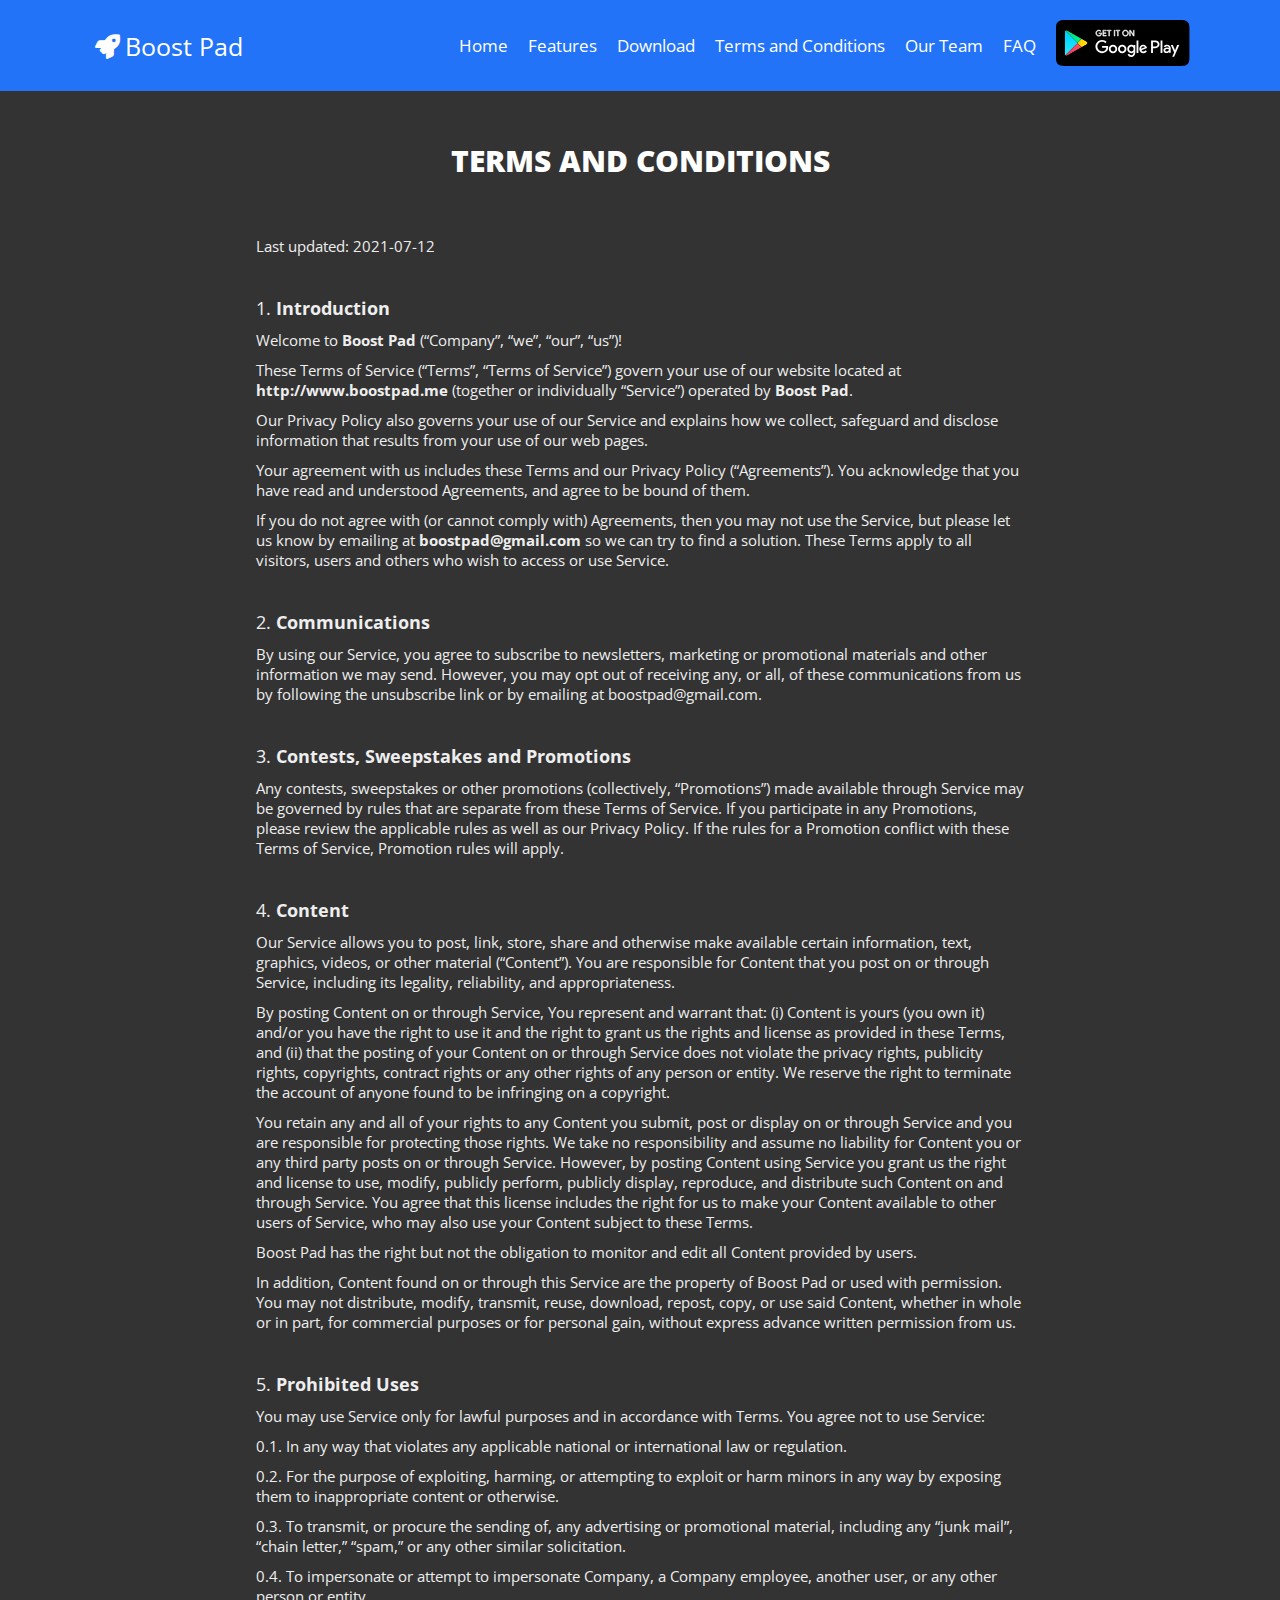
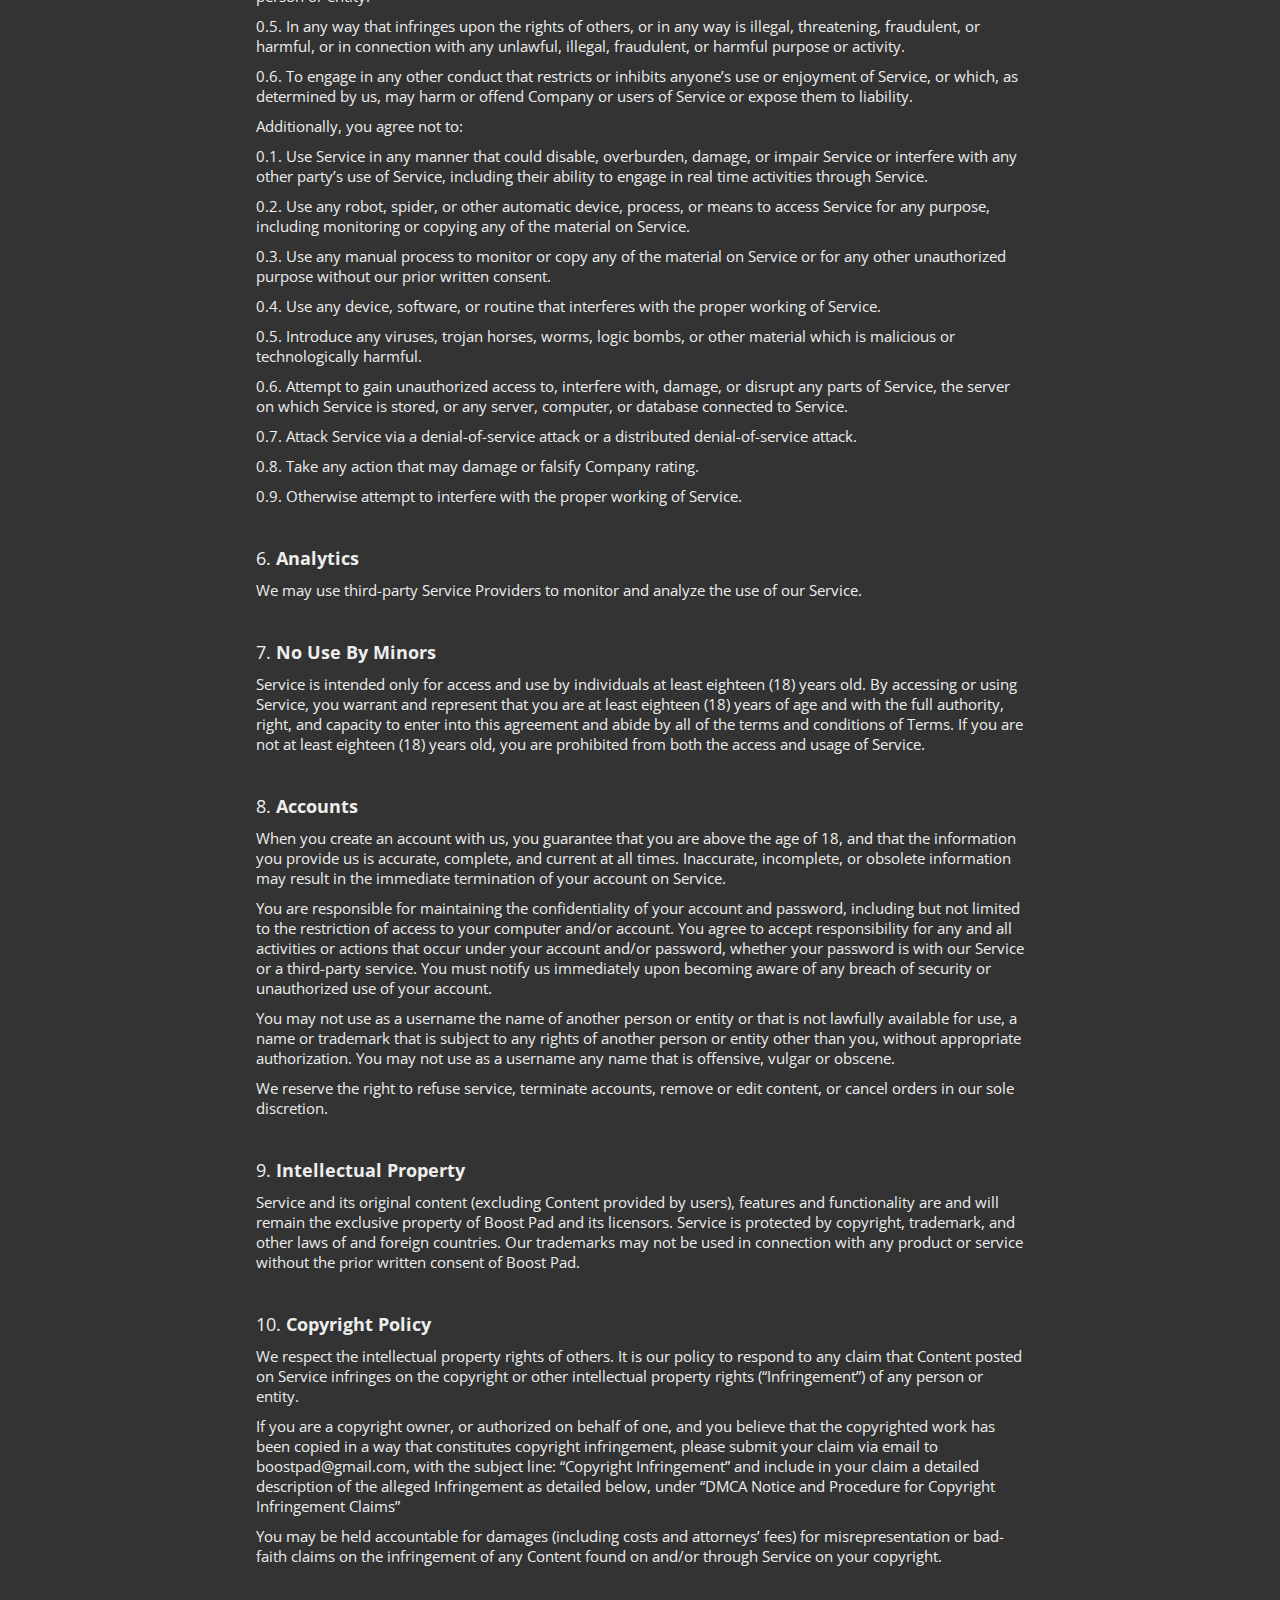
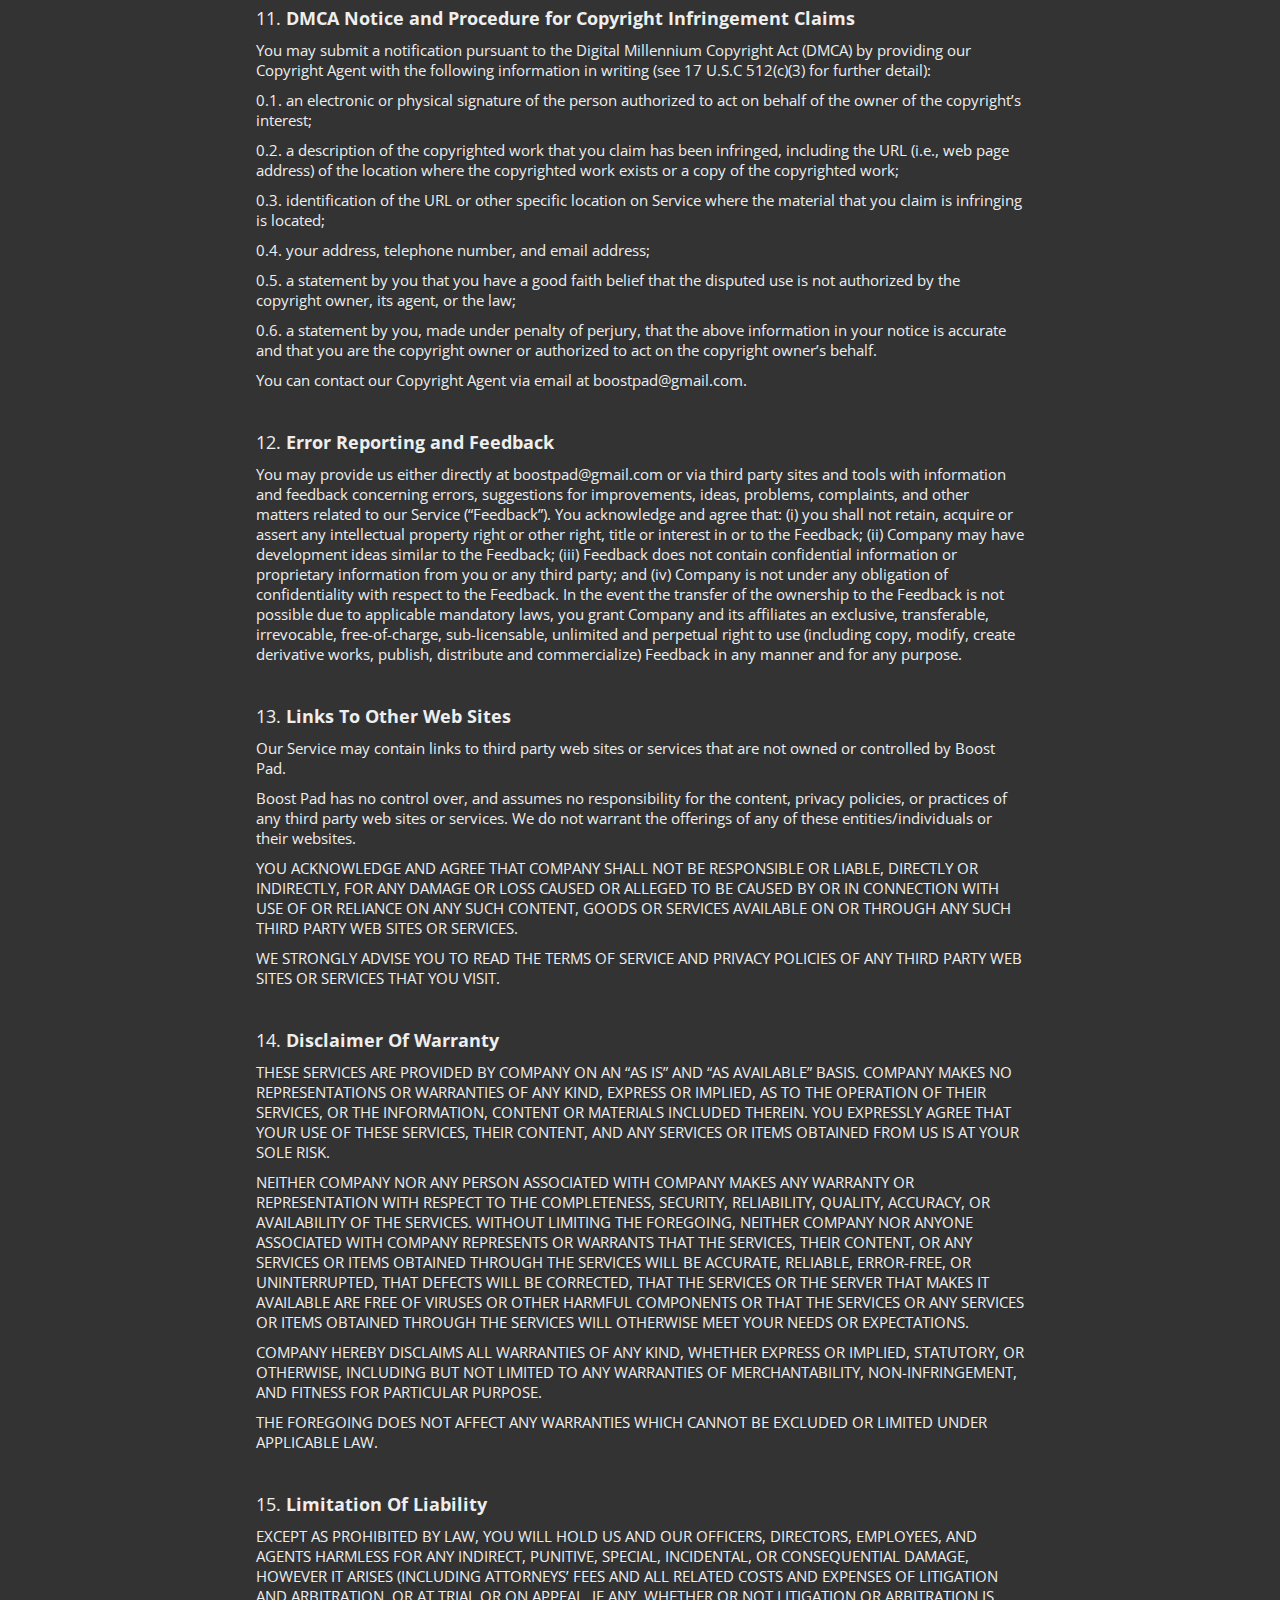
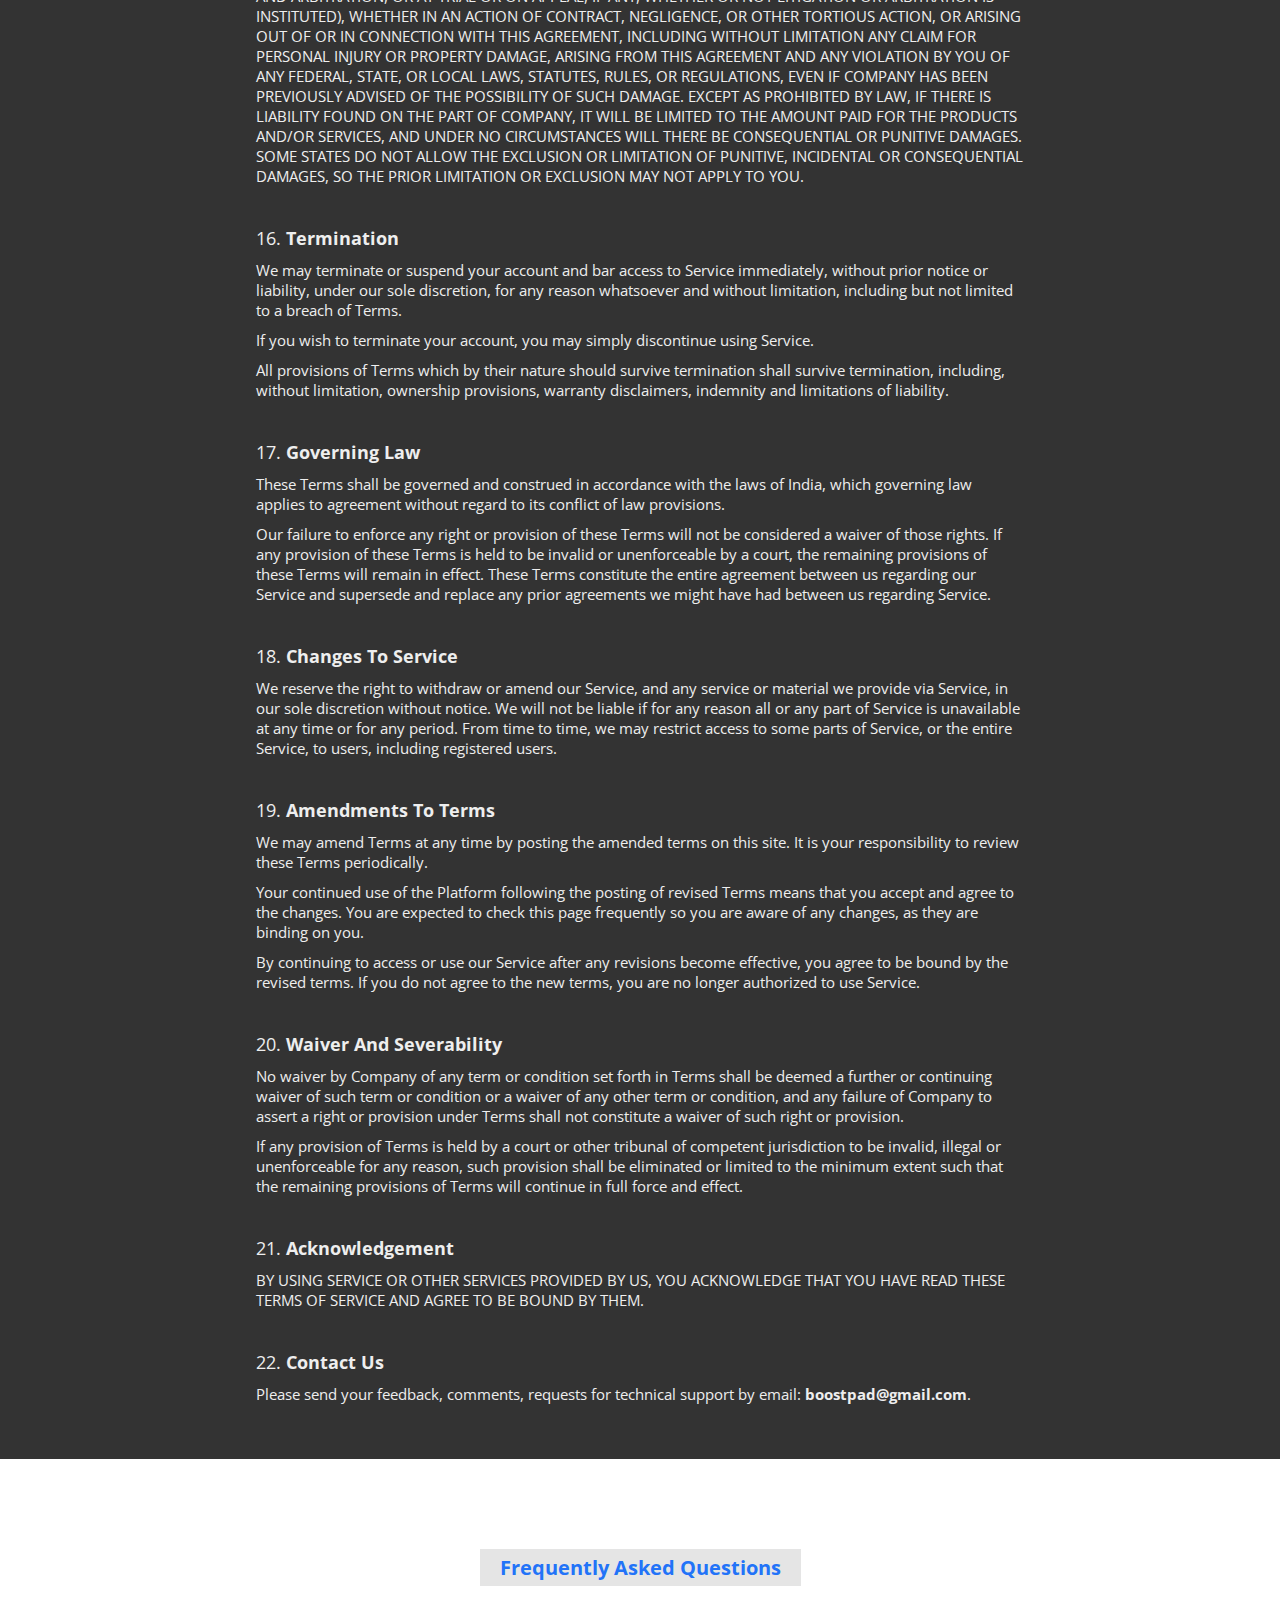
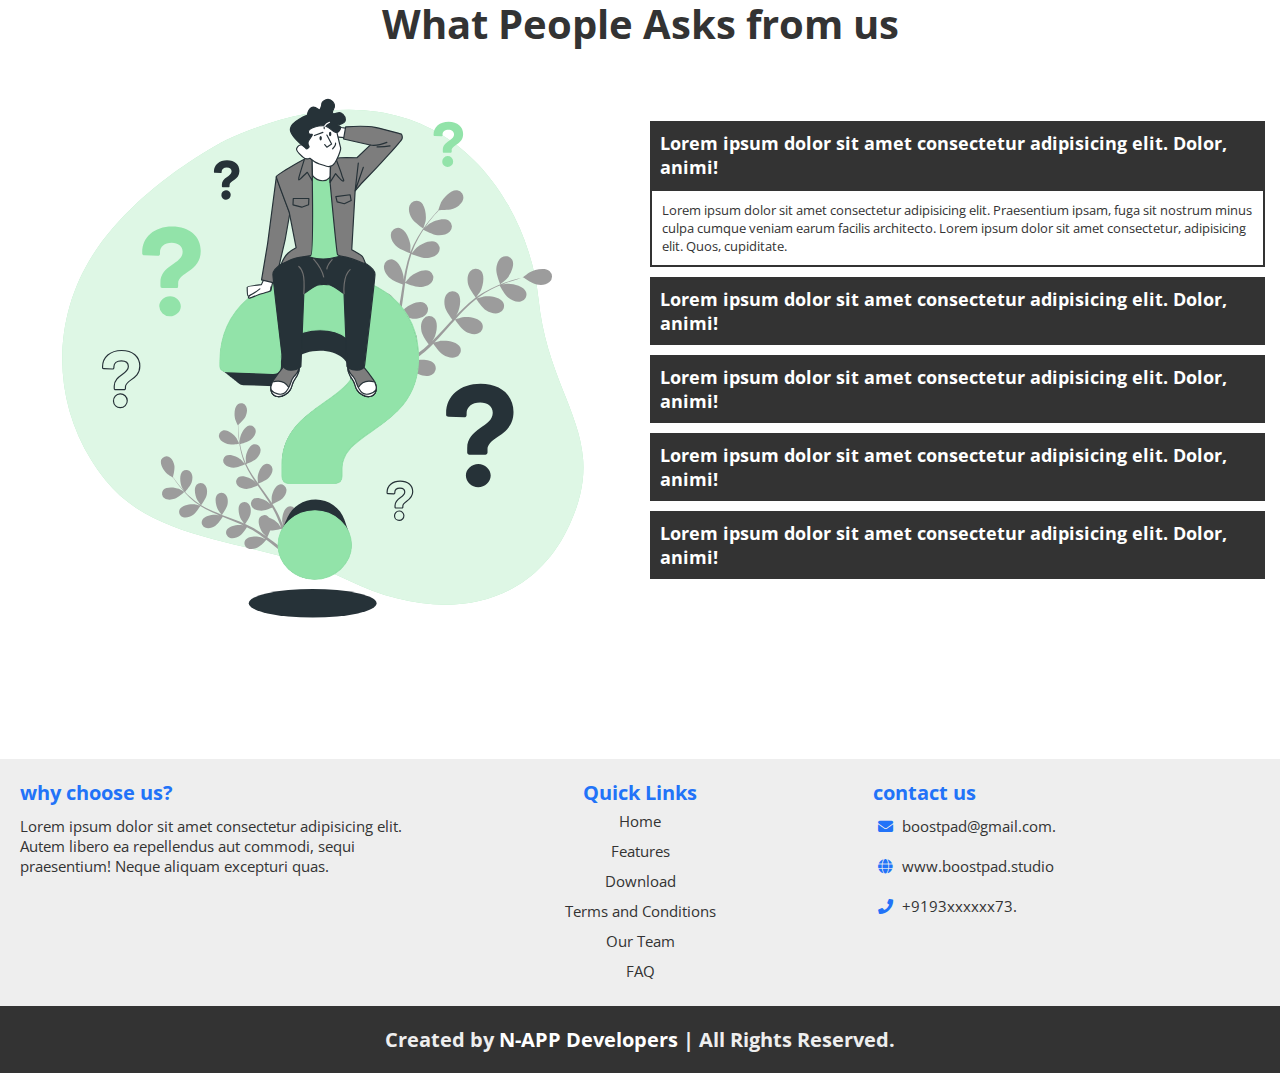
==== terms.html @ c99a2a6c "Add files via upload" ====
<!DOCTYPE html>
<html lang="en">
<head>
    <meta charset="UTF-8">
    <meta name="viewport" content="width=device-width, initial-scale=1.0">
    <title>Terms and Conditions- Boost Pad</title>
    <link rel="shortcut icon" href="images/favicon.png" type="image/x-icon">

    <!-- google fonts cdn link  -->
    <link rel="preconnect" href="https://fonts.gstatic.com">
    <link href="https://fonts.googleapis.com/css2?family=Open+Sans:wght@300;400;600&display=swap" rel="stylesheet">

    <!-- font awesome cdn link  -->
    <link rel="stylesheet" href="https://cdnjs.cloudflare.com/ajax/libs/font-awesome/5.15.2/css/all.min.css">

    <!-- custom css file link  -->
    <link rel="stylesheet" href="style.css">

    <style>

        *{
            text-transform: none;
        }

.home1{
    min-height: 100vh;
    display: flex;
    box-shadow: 0 0 0 0.5rem rgba(255, 255, 255, 0.877);
    align-items: center;
    justify-content: center;
    background-color: #333;
    flex-wrap: wrap;
    padding:1.5rem 20%;
    padding-top: 4rem;
    padding-bottom: 5rem;
}

.home1 .content1{
    flex:1 1 40rem;
    padding-top: 5rem;
}

.home1 .content1 h2{
    font-size: 3rem;
    color:#fff;
}

.home1 .content1 .side_head{
    font-size: 1.8rem;
    margin-top: 3rem;
    color:#eee;
    padding:0.5rem 0;
}

.home1 .content1 p{
    justify-content: center;
    font-size: 1.5rem;
    color:#eee;
    padding:0.5rem 0;
}

    </style>

</head>
<body>
    
<!-- heading section starts  -->

<header>

    <a href="#" class="logo"><i class="fas fa-rocket"></i>Boost Pad</a>

    <div id="menu" class="fas fa-bars"></div>

    <nav class="navbar">
        <ul>
            <li><a href="index.html#home">Home</a></li>
            <li><a href="index.html#features">Features</a></li>
            <li><a href="index.html#about">Download</a></li>
            <li><a class="active" href="terms.html">Terms and Conditions</a></li>
            <li><a href="index.html#product">Our Team</a></li>
            <li><a href="index.html#faq">FAQ</a></li>
            <li><a href="#"><img src="images/google-play.svg" alt=""/></a></li>
        </ul>
    </nav>

</header>

<!-- heading section ends -->

<!-- home section starts  -->

<section class="home1" id="home1">

    <div class="content1">
        
<h2 style="text-align: center; margin-top: 5rem; margin-bottom: 5rem;"><b>TERMS AND CONDITIONS</b></h2>
<p>Last updated: 2021-07-12</p>
<p class="side_head">1. <b>Introduction</b></p>
<p>Welcome to <b>Boost Pad</b> (“Company”, “we”, “our”, “us”)!</p>
<p>These Terms of Service (“Terms”, “Terms of Service”) govern your use of our website located at <b>http://www.boostpad.me</b> (together or individually “Service”) operated by <b>Boost Pad</b>.</p>
<p>Our Privacy Policy also governs your use of our Service and explains how we collect, safeguard and disclose information that results from your use of our web pages.</p>
<p>Your agreement with us includes these Terms and our Privacy Policy (“Agreements”). You acknowledge that you have read and understood Agreements, and agree to be bound of them.</p>
<p>If you do not agree with (or cannot comply with) Agreements, then you may not use the Service, but please let us know by emailing at <b>boostpad@gmail.com</b> so we can try to find a solution. These Terms apply to all visitors, users and others who wish to access or use Service.</p>
<p class="side_head">2. <b>Communications</b></p>
<p>By using our Service, you agree to subscribe to newsletters, marketing or promotional materials and other information we may send. However, you may opt out of receiving any, or all, of these communications from us by following the unsubscribe link or by emailing at boostpad@gmail.com.</p>

<p class="side_head">3. <b>Contests, Sweepstakes and Promotions</b></p>
<p>Any contests, sweepstakes or other promotions (collectively, “Promotions”) made available through Service may be governed by rules that are separate from these Terms of Service. If you participate in any Promotions, please review the applicable rules as well as our Privacy Policy. If the rules for a Promotion conflict with these Terms of Service, Promotion rules will apply.</p>


<p class="side_head">4. <b>Content</b></p><p>Our Service allows you to post, link, store, share and otherwise make available certain information, text, graphics, videos, or other material (“Content”). You are responsible for Content that you post on or through Service, including its legality, reliability, and appropriateness.</p><p>By posting Content on or through Service, You represent and warrant that: (i) Content is yours (you own it) and/or you have the right to use it and the right to grant us the rights and license as provided in these Terms, and (ii) that the posting of your Content on or through Service does not violate the privacy rights, publicity rights, copyrights, contract rights or any other rights of any person or entity. We reserve the right to terminate the account of anyone found to be infringing on a copyright.</p><p>You retain any and all of your rights to any Content you submit, post or display on or through Service and you are responsible for protecting those rights. We take no responsibility and assume no liability for Content you or any third party posts on or through Service. However, by posting Content using Service you grant us the right and license to use, modify, publicly perform, publicly display, reproduce, and distribute such Content on and through Service. You agree that this license includes the right for us to make your Content available to other users of Service, who may also use your Content subject to these Terms.</p><p>Boost Pad has the right but not the obligation to monitor and edit all Content provided by users.</p><p>In addition, Content found on or through this Service are the property of Boost Pad or used with permission. You may not distribute, modify, transmit, reuse, download, repost, copy, or use said Content, whether in whole or in part, for commercial purposes or for personal gain, without express advance written permission from us.</p>
<p class="side_head">5. <b>Prohibited Uses</b></p>
<p>You may use Service only for lawful purposes and in accordance with Terms. You agree not to use Service:</p>
<p>0.1. In any way that violates any applicable national or international law or regulation.</p>
<p>0.2. For the purpose of exploiting, harming, or attempting to exploit or harm minors in any way by exposing them to inappropriate content or otherwise.</p>
<p>0.3. To transmit, or procure the sending of, any advertising or promotional material, including any “junk mail”, “chain letter,” “spam,” or any other similar solicitation.</p>
<p>0.4. To impersonate or attempt to impersonate Company, a Company employee, another user, or any other person or entity.</p>
<p>0.5. In any way that infringes upon the rights of others, or in any way is illegal, threatening, fraudulent, or harmful, or in connection with any unlawful, illegal, fraudulent, or harmful purpose or activity.</p>
<p>0.6. To engage in any other conduct that restricts or inhibits anyone’s use or enjoyment of Service, or which, as determined by us, may harm or offend Company or users of Service or expose them to liability.</p>
<p>Additionally, you agree not to:</p>
<p>0.1. Use Service in any manner that could disable, overburden, damage, or impair Service or interfere with any other party’s use of Service, including their ability to engage in real time activities through Service.</p>
<p>0.2. Use any robot, spider, or other automatic device, process, or means to access Service for any purpose, including monitoring or copying any of the material on Service.</p>
<p>0.3. Use any manual process to monitor or copy any of the material on Service or for any other unauthorized purpose without our prior written consent.</p>
<p>0.4. Use any device, software, or routine that interferes with the proper working of Service.</p>
<p>0.5. Introduce any viruses, trojan horses, worms, logic bombs, or other material which is malicious or technologically harmful.</p>
<p>0.6. Attempt to gain unauthorized access to, interfere with, damage, or disrupt any parts of Service, the server on which Service is stored, or any server, computer, or database connected to Service.</p>
<p>0.7. Attack Service via a denial-of-service attack or a distributed denial-of-service attack.</p>
<p>0.8. Take any action that may damage or falsify Company rating.</p>
<p>0.9. Otherwise attempt to interfere with the proper working of Service.</p>
<p class="side_head">6. <b>Analytics</b></p>
<p>We may use third-party Service Providers to monitor and analyze the use of our Service.</p>
<p class="side_head">7. <b>No Use By Minors</b></p>
<p>Service is intended only for access and use by individuals at least eighteen (18) years old. By accessing or using Service, you warrant and represent that you are at least eighteen (18) years of age and with the full authority, right, and capacity to enter into this agreement and abide by all of the terms and conditions of Terms. If you are not at least eighteen (18) years old, you are prohibited from both the access and usage of Service.</p>
<p class="side_head">8. <b>Accounts</b></p><p>When you create an account with us, you guarantee that you are above the age of 18, and that the information you provide us is accurate, complete, and current at all times. Inaccurate, incomplete, or obsolete information may result in the immediate termination of your account on Service.</p><p>You are responsible for maintaining the confidentiality of your account and password, including but not limited to the restriction of access to your computer and/or account. You agree to accept responsibility for any and all activities or actions that occur under your account and/or password, whether your password is with our Service or a third-party service. You must notify us immediately upon becoming aware of any breach of security or unauthorized use of your account.</p><p>You may not use as a username the name of another person or entity or that is not lawfully available for use, a name or trademark that is subject to any rights of another person or entity other than you, without appropriate authorization. You may not use as a username any name that is offensive, vulgar or obscene.</p><p>We reserve the right to refuse service, terminate accounts, remove or edit content, or cancel orders in our sole discretion.</p>
<p class="side_head">9. <b>Intellectual Property</b></p>
<p>Service and its original content (excluding Content provided by users), features and functionality are and will remain the exclusive property of Boost Pad and its licensors. Service is protected by copyright, trademark, and other laws of  and foreign countries. Our trademarks may not be used in connection with any product or service without the prior written consent of Boost Pad.</p>
<p class="side_head">10. <b>Copyright Policy</b></p>
<p>We respect the intellectual property rights of others. It is our policy to respond to any claim that Content posted on Service infringes on the copyright or other intellectual property rights (“Infringement”) of any person or entity.</p>
<p>If you are a copyright owner, or authorized on behalf of one, and you believe that the copyrighted work has been copied in a way that constitutes copyright infringement, please submit your claim via email to boostpad@gmail.com, with the subject line: “Copyright Infringement” and include in your claim a detailed description of the alleged Infringement as detailed below, under “DMCA Notice and Procedure for Copyright Infringement Claims”</p>
<p>You may be held accountable for damages (including costs and attorneys’ fees) for misrepresentation or bad-faith claims on the infringement of any Content found on and/or through Service on your copyright.</p>
<p class="side_head">11. <b>DMCA Notice and Procedure for Copyright Infringement Claims</b></p>
<p>You may submit a notification pursuant to the Digital Millennium Copyright Act (DMCA) by providing our Copyright Agent with the following information in writing (see 17 U.S.C 512(c)(3) for further detail):</p>
<p>0.1. an electronic or physical signature of the person authorized to act on behalf of the owner of the copyright’s interest;</p>
<p>0.2. a description of the copyrighted work that you claim has been infringed, including the URL (i.e., web page address) of the location where the copyrighted work exists or a copy of the copyrighted work;</p>
<p>0.3. identification of the URL or other specific location on Service where the material that you claim is infringing is located;</p>
<p>0.4. your address, telephone number, and email address;</p>
<p>0.5. a statement by you that you have a good faith belief that the disputed use is not authorized by the copyright owner, its agent, or the law;</p>
<p>0.6. a statement by you, made under penalty of perjury, that the above information in your notice is accurate and that you are the copyright owner or authorized to act on the copyright owner’s behalf.</p>
<p>You can contact our Copyright Agent via email at boostpad@gmail.com.</p>
<p class="side_head">12. <b>Error Reporting and Feedback</b></p>
<p>You may provide us either directly at boostpad@gmail.com or via third party sites and tools with information and feedback concerning errors, suggestions for improvements, ideas, problems, complaints, and other matters related to our Service (“Feedback”). You acknowledge and agree that: (i) you shall not retain, acquire or assert any intellectual property right or other right, title or interest in or to the Feedback; (ii) Company may have development ideas similar to the Feedback; (iii) Feedback does not contain confidential information or proprietary information from you or any third party; and (iv) Company is not under any obligation of confidentiality with respect to the Feedback. In the event the transfer of the ownership to the Feedback is not possible due to applicable mandatory laws, you grant Company and its affiliates an exclusive, transferable, irrevocable, free-of-charge, sub-licensable, unlimited and perpetual right to use (including copy, modify, create derivative works, publish, distribute and commercialize) Feedback in any manner and for any purpose.</p>
<p class="side_head">13. <b>Links To Other Web Sites</b></p>
<p>Our Service may contain links to third party web sites or services that are not owned or controlled by Boost Pad.</p>
<p>Boost Pad has no control over, and assumes no responsibility for the content, privacy policies, or practices of any third party web sites or services. We do not warrant the offerings of any of these entities/individuals or their websites.</p>
<p>YOU ACKNOWLEDGE AND AGREE THAT COMPANY SHALL NOT BE RESPONSIBLE OR LIABLE, DIRECTLY OR INDIRECTLY, FOR ANY DAMAGE OR LOSS CAUSED OR ALLEGED TO BE CAUSED BY OR IN CONNECTION WITH USE OF OR RELIANCE ON ANY SUCH CONTENT, GOODS OR SERVICES AVAILABLE ON OR THROUGH ANY SUCH THIRD PARTY WEB SITES OR SERVICES.</p>
<p>WE STRONGLY ADVISE YOU TO READ THE TERMS OF SERVICE AND PRIVACY POLICIES OF ANY THIRD PARTY WEB SITES OR SERVICES THAT YOU VISIT.</p>
<p class="side_head">14. <b>Disclaimer Of Warranty</b></p>
<p>THESE SERVICES ARE PROVIDED BY COMPANY ON AN “AS IS” AND “AS AVAILABLE” BASIS. COMPANY MAKES NO REPRESENTATIONS OR WARRANTIES OF ANY KIND, EXPRESS OR IMPLIED, AS TO THE OPERATION OF THEIR SERVICES, OR THE INFORMATION, CONTENT OR MATERIALS INCLUDED THEREIN. YOU EXPRESSLY AGREE THAT YOUR USE OF THESE SERVICES, THEIR CONTENT, AND ANY SERVICES OR ITEMS OBTAINED FROM US IS AT YOUR SOLE RISK.</p>
<p>NEITHER COMPANY NOR ANY PERSON ASSOCIATED WITH COMPANY MAKES ANY WARRANTY OR REPRESENTATION WITH RESPECT TO THE COMPLETENESS, SECURITY, RELIABILITY, QUALITY, ACCURACY, OR AVAILABILITY OF THE SERVICES. WITHOUT LIMITING THE FOREGOING, NEITHER COMPANY NOR ANYONE ASSOCIATED WITH COMPANY REPRESENTS OR WARRANTS THAT THE SERVICES, THEIR CONTENT, OR ANY SERVICES OR ITEMS OBTAINED THROUGH THE SERVICES WILL BE ACCURATE, RELIABLE, ERROR-FREE, OR UNINTERRUPTED, THAT DEFECTS WILL BE CORRECTED, THAT THE SERVICES OR THE SERVER THAT MAKES IT AVAILABLE ARE FREE OF VIRUSES OR OTHER HARMFUL COMPONENTS OR THAT THE SERVICES OR ANY SERVICES OR ITEMS OBTAINED THROUGH THE SERVICES WILL OTHERWISE MEET YOUR NEEDS OR EXPECTATIONS.</p>
<p>COMPANY HEREBY DISCLAIMS ALL WARRANTIES OF ANY KIND, WHETHER EXPRESS OR IMPLIED, STATUTORY, OR OTHERWISE, INCLUDING BUT NOT LIMITED TO ANY WARRANTIES OF MERCHANTABILITY, NON-INFRINGEMENT, AND FITNESS FOR PARTICULAR PURPOSE.</p>
<p>THE FOREGOING DOES NOT AFFECT ANY WARRANTIES WHICH CANNOT BE EXCLUDED OR LIMITED UNDER APPLICABLE LAW.</p>
<p class="side_head">15. <b>Limitation Of Liability</b></p>
<p>EXCEPT AS PROHIBITED BY LAW, YOU WILL HOLD US AND OUR OFFICERS, DIRECTORS, EMPLOYEES, AND AGENTS HARMLESS FOR ANY INDIRECT, PUNITIVE, SPECIAL, INCIDENTAL, OR CONSEQUENTIAL DAMAGE, HOWEVER IT ARISES (INCLUDING ATTORNEYS’ FEES AND ALL RELATED COSTS AND EXPENSES OF LITIGATION AND ARBITRATION, OR AT TRIAL OR ON APPEAL, IF ANY, WHETHER OR NOT LITIGATION OR ARBITRATION IS INSTITUTED), WHETHER IN AN ACTION OF CONTRACT, NEGLIGENCE, OR OTHER TORTIOUS ACTION, OR ARISING OUT OF OR IN CONNECTION WITH THIS AGREEMENT, INCLUDING WITHOUT LIMITATION ANY CLAIM FOR PERSONAL INJURY OR PROPERTY DAMAGE, ARISING FROM THIS AGREEMENT AND ANY VIOLATION BY YOU OF ANY FEDERAL, STATE, OR LOCAL LAWS, STATUTES, RULES, OR REGULATIONS, EVEN IF COMPANY HAS BEEN PREVIOUSLY ADVISED OF THE POSSIBILITY OF SUCH DAMAGE. EXCEPT AS PROHIBITED BY LAW, IF THERE IS LIABILITY FOUND ON THE PART OF COMPANY, IT WILL BE LIMITED TO THE AMOUNT PAID FOR THE PRODUCTS AND/OR SERVICES, AND UNDER NO CIRCUMSTANCES WILL THERE BE CONSEQUENTIAL OR PUNITIVE DAMAGES. SOME STATES DO NOT ALLOW THE EXCLUSION OR LIMITATION OF PUNITIVE, INCIDENTAL OR CONSEQUENTIAL DAMAGES, SO THE PRIOR LIMITATION OR EXCLUSION MAY NOT APPLY TO YOU.</p>
<p class="side_head">16. <b>Termination</b></p>
<p>We may terminate or suspend your account and bar access to Service immediately, without prior notice or liability, under our sole discretion, for any reason whatsoever and without limitation, including but not limited to a breach of Terms.</p>
<p>If you wish to terminate your account, you may simply discontinue using Service.</p>
<p>All provisions of Terms which by their nature should survive termination shall survive termination, including, without limitation, ownership provisions, warranty disclaimers, indemnity and limitations of liability.</p>
<p class="side_head">17. <b>Governing Law</b></p>
<p>These Terms shall be governed and construed in accordance with the laws of India, which governing law applies to agreement without regard to its conflict of law provisions.</p>
<p>Our failure to enforce any right or provision of these Terms will not be considered a waiver of those rights. If any provision of these Terms is held to be invalid or unenforceable by a court, the remaining provisions of these Terms will remain in effect. These Terms constitute the entire agreement between us regarding our Service and supersede and replace any prior agreements we might have had between us regarding Service.</p>
<p class="side_head">18. <b>Changes To Service</b></p>
<p>We reserve the right to withdraw or amend our Service, and any service or material we provide via Service, in our sole discretion without notice. We will not be liable if for any reason all or any part of Service is unavailable at any time or for any period. From time to time, we may restrict access to some parts of Service, or the entire Service, to users, including registered users.</p>
<p class="side_head">19. <b>Amendments To Terms</b></p>
<p>We may amend Terms at any time by posting the amended terms on this site. It is your responsibility to review these Terms periodically.</p>
<p>Your continued use of the Platform following the posting of revised Terms means that you accept and agree to the changes. You are expected to check this page frequently so you are aware of any changes, as they are binding on you.</p>
<p>By continuing to access or use our Service after any revisions become effective, you agree to be bound by the revised terms. If you do not agree to the new terms, you are no longer authorized to use Service.</p>
<p class="side_head">20. <b>Waiver And Severability</b></p>
<p>No waiver by Company of any term or condition set forth in Terms shall be deemed a further or continuing waiver of such term or condition or a waiver of any other term or condition, and any failure of Company to assert a right or provision under Terms shall not constitute a waiver of such right or provision.</p>
<p>If any provision of Terms is held by a court or other tribunal of competent jurisdiction to be invalid, illegal or unenforceable for any reason, such provision shall be eliminated or limited to the minimum extent such that the remaining provisions of Terms will continue in full force and effect.</p>
<p class="side_head">21. <b>Acknowledgement</b></p>
<p>BY USING SERVICE OR OTHER SERVICES PROVIDED BY US, YOU ACKNOWLEDGE THAT YOU HAVE READ THESE TERMS OF SERVICE AND AGREE TO BE BOUND BY THEM.</p>
<p class="side_head">22. <b>Contact Us</b></p>
<p>Please send your feedback, comments, requests for technical support by email: <b>boostpad@gmail.com</b>.</p>
    </div>

</section>

<!-- home section ends -->

<!-- faq section starts  -->

<section class="faq" id="faq">

<h1 class="heading">Frequently Asked Questions</h1>

<h1 class="title">What People Asks from us</h1>

<div class="row">

    <div class="image">
        <img src="images/faq-img.svg" alt="">
    </div>

    <div class="accordion-container">

        <div class="accordion">
            <h1 class="accordion-heading">
                Lorem ipsum dolor sit amet consectetur adipisicing elit. Dolor, animi!
            </h1>
            <p class="accordion-content">
                Lorem ipsum dolor sit amet consectetur adipisicing elit. Praesentium ipsam, fuga sit nostrum minus culpa cumque veniam earum facilis architecto.
                Lorem ipsum dolor sit amet consectetur, adipisicing elit. Quos, cupiditate.
            </p>
        </div>

        <div class="accordion">
            <h1 class="accordion-heading">
                Lorem ipsum dolor sit amet consectetur adipisicing elit. Dolor, animi!
            </h1>
            <p class="accordion-content">
                Lorem ipsum dolor sit amet consectetur adipisicing elit. Praesentium ipsam, fuga sit nostrum minus culpa cumque veniam earum facilis architecto.
                Lorem ipsum dolor sit amet consectetur, adipisicing elit. Quos, cupiditate.
            </p>
        </div>

        <div class="accordion">
            <h1 class="accordion-heading">
                Lorem ipsum dolor sit amet consectetur adipisicing elit. Dolor, animi!
            </h1>
            <p class="accordion-content">
                Lorem ipsum dolor sit amet consectetur adipisicing elit. Praesentium ipsam, fuga sit nostrum minus culpa cumque veniam earum facilis architecto.
                Lorem ipsum dolor sit amet consectetur, adipisicing elit. Quos, cupiditate.
            </p>
        </div>

        <div class="accordion">
            <h1 class="accordion-heading">
                Lorem ipsum dolor sit amet consectetur adipisicing elit. Dolor, animi!
            </h1>
            <p class="accordion-content">
                Lorem ipsum dolor sit amet consectetur adipisicing elit. Praesentium ipsam, fuga sit nostrum minus culpa cumque veniam earum facilis architecto.
                Lorem ipsum dolor sit amet consectetur, adipisicing elit. Quos, cupiditate.
            </p>
        </div>

        <div class="accordion">
            <h1 class="accordion-heading">
                Lorem ipsum dolor sit amet consectetur adipisicing elit. Dolor, animi!
            </h1>
            <p class="accordion-content">
                Lorem ipsum dolor sit amet consectetur adipisicing elit. Praesentium ipsam, fuga sit nostrum minus culpa cumque veniam earum facilis architecto.
                Lorem ipsum dolor sit amet consectetur, adipisicing elit. Quos, cupiditate.
            </p>
        </div>

    </div>

</div>

</section>

<!-- faq section ends -->

<!-- footer section starts  -->

<section class="footer">

<div class="box-container">

    <div class="box">
        <h3>why choose us?</h3>
        <p>Lorem ipsum dolor sit amet consectetur adipisicing elit. Autem libero ea repellendus aut commodi, sequi praesentium! Neque aliquam excepturi quas.</p>
    </div>

    <div class="box">
        <h3>Quick Links</h3>
        <a href="index.html#home">Home</a>
        <a href="index.html#features">Features</a>
        <a href="index.html#about">Download</a>
        <a href="terms.html">Terms and Conditions</a>
        <a href="index.html#product">Our Team</a>
        <a href="index.html#faq">FAQ</a>
    </div>

    <div class="box">
        <h3>contact us</h3>
        <p class="p_small"> <i class="fas fa-envelope"></i> boostpad@gmail.com. </p>
        <p class="p_small"> <i class="fas fa-globe"></i> www.boostpad.studio </p>
        <p class="p_small"> <i class="fas fa-phone"></i> +9193XXXXXX73. </p>
    </div>

</div>

<h1 class="credit"> Created by <a href="#">N-APP Developers</a> | All Rights Reserved. </h1>

</section>

<!-- footer section ends -->























<!-- jquery cdn link  -->
<script src="https://cdnjs.cloudflare.com/ajax/libs/jquery/3.5.1/jquery.min.js"></script>

<!-- custom js file link  -->
<script src="js.js"></script>

</body>
</html>
---- style.css ----
:root{
    --blue:#2273F8;
}

*{
    font-family: 'Open Sans', sans-serif;
    margin:0; padding:0;
    box-sizing: border-box;
    outline: none;
    text-decoration: none;
    transition: all .2s linear;
    text-transform: capitalize;
}

*::selection{
    background:var(--blue);
    color:#fff;
}

html{
    font-size: 62.5%;
    overflow-x: hidden;
}

body{
    overflow-x: hidden;
}

.btn{
    font-size: 2rem;
    padding:.7rem 3.5rem;
    border-radius: 5rem;
    color:#fff;
    background:var(--blue);
    margin-top: 1rem;
    box-shadow: 0 .3rem .5rem rgba(0,0,0,.3);
    cursor: pointer;
    border:none;
    overflow: hidden;
    position: relative;
    z-index: 0;
}

.btn::before{
    content: '';
    position: absolute;
    top:0; right: 0;
    height:100%;
    width:0%;
    background:#333;
    z-index: -1;
    transition: .2s linear;
}

.btn:hover::before{
    left: 0;
    width:100%;
}

.heading{
    padding:.5rem 2rem;
    font-size: 2rem;
    background:rgba(0,0,0,.1);
    color:var(--blue);
    display: inline-block;
    margin:1rem 0;
}

.title{
    font-size: 4rem;
    color:#333;
    padding:0 1rem;
    text-align: center;
}

header{
    width:100%;
    display: flex;
    align-items: center;
    justify-content: space-between;
    position: fixed;
    top:0; left: 0;
    z-index: 1000;
    padding:2rem 7%;
    background:var(--blue);
}

header .logo{
    font-size: 2.5rem;
    color:#fff;
}

header .logo i{
    padding:0 .5rem;
}

header .navbar ul{
    display: flex;
    align-items: center;
    justify-content: space-between;
    list-style: none;
}

header .navbar ul li a{
    font-size: 1.7rem;
    margin-left: 2rem;
    color:#fff;
    position: relative;
}

header .navbar ul li a::before{
    content: '';
    position: absolute;
    bottom:-.5rem; right:0;
    width:0%;
    height:.2rem;
    background:#fff;
    transition: .2s linear;
}

header .navbar ul li a.active::before,
header .navbar ul li a:hover::before{
    left:0;
    width:100%;
}

header #menu{
    font-size: 3rem;
    color:#fff;
    cursor: pointer;
    display: none;
}

.home{
    min-height: 100vh;
    display: flex;
    align-items: center;
    justify-content: center;
    flex-wrap: wrap;
    background:url(images/homg-img.png) no-repeat;
    background-size: 140% 85%;
    background-position: top;
    padding:1.5rem 7%;
    padding-top: 4rem;;
}

.home .image{
    flex:1 1 40rem;
    padding-top: 6rem;
}

.home .image img{
    width:40%;
    height: 350px;
    margin-left: auto;
    margin-right: auto;
    display: block;
    transform: rotate(45deg);
    -ms-transform: rotate(45deg);
    -moz-transform: rotate(45deg);
    -webkit-transform: rotate(45deg);
    -o-transform: rotate(45deg);
}

.home .content{
    flex:1 1 40rem;
    padding-top: 5rem;
}

.home .content h1{
    font-size: 4rem;
    color:#fff;
}

.home .content p{
    font-size: 1.8rem;
    color:#eee;
    padding:.5rem 0;
}

.home .content .btn{
    background:#fff;
    color:#333;
}

.home .content .btn:hover{
    color:#fff;
}

.about{
    min-height: 100vh;
    display: flex;
    align-items: center;
    justify-content: center;
    flex-wrap: wrap;
    background:#fff;
    padding:2rem;
    padding-top: 6rem;
}

.about .image{
    flex:1 1 40rem;
    text-align: center;
    padding:4rem 0;
}

.about .image img{
    height:70vh;
}

.about .content{
    flex:1 1 40rem;
}

.about .content h3{
    font-size: 4rem;
    color:#333;
}

.about .content .heading{
    background:rgba(0,0,0,.3);
}

.about .content p{
    font-size: 1.5rem;
    color:#333;
    padding:1rem 0;
}

.about .content img{
    width: 40%;
    height: 20%;
    margin-top: 20px;
}

.about .content ul li i{
    color:var(--blue);
}

.features{
    min-height: 100vh;
    text-align: center;
    padding-top: 7rem;
    background-color: #333;
}

.features .title {
    color: #fff;
}

.features .description{
    padding:1rem 0;
    margin:0 auto;
    width:70rem;
    color:#fff;
    font-size: 1.5rem;
}

.features .box-container{
    display: flex;
    align-items: center;
    justify-content: center;
    flex-wrap: wrap;
}

.features .box-container .box{
    margin:1rem;
    width:28rem;
    z-index: 0;
    position: relative;
}

.features .box-container .box::before{
    content: '';
    position: absolute;
    top:32.5%; left:50%;
    transform: translate(-50%, -50%) rotate(45deg);
    background:var(--blue);
    height: 10rem;
    width: 10rem;
    z-index: -1;
    box-shadow: 0 0 0 0.5rem rgba(255, 255, 255, 0.877);
}

.features .box-container .box i{
    color:#fff;
    font-size: 4.5rem;
    margin-top:10rem;
    margin-bottom: 8rem;
    margin-left: 0;
    margin-right: 0;
}

.features .box-container .box h3{
    color: var(--blue);;
    font-size: 2.5rem;
}

.features .box-container .box p{
    color:#fff;
    font-size: 1.4rem;
    padding:2rem 0;
}

.product{
    min-height: 100vh;
    text-align: center;
    background:linear-gradient(rgba(0,0,0,.7),rgba(0,0,0,.7)), url(images/marvin-meyer-SYTO3xs06fU-unsplash.jpg) no-repeat;
    padding:1rem;
    padding-top: 8rem;
}

.product .title{
    color: #fff;
}

.product .box-container{
    display: flex;
    align-items: center;
    justify-content: center;
    flex-wrap: wrap;
    padding:1rem 0;
    margin-top: 20px;
}

.product .box-container .box{
    margin:1rem;
    background:#2273F8;
    box-shadow: 0 .3rem .5rem rgba(0,0,0,.3);
    padding:2rem 4rem;
}

.product .box-container .box h3{
    font-size: 2rem;
    color:#fff;
}

.product .box-container .box .role{
    padding:1rem 0;
    font-size: 1.5rem;
    color:#fff;
    display: block;
    font-style: italic;
}

.product .box-container .box img{
    height:15rem;
    width:15rem;
    border-radius: 50%;
    margin:1rem 0;
}

.product .box-container .box button{
    background-color: #fff;
    color: var(--blue);
}

.contact{
    min-height: 100vh;
    text-align: center;
    background:linear-gradient(rgba(0,0,0,.7),rgba(0,0,0,.7)), url(images/contact.jpg) no-repeat;
    background-position: center;
    background-size: cover;
    background-attachment: fixed;
    padding:1rem;
    padding-top: 8rem;
}

.contact .heading{
    background:rgba(0,0,0,.5);
    color:#fff;
}

.contact .title{
    color:#fff;
}

.contact form{
    width:85%;
    margin:1rem auto;
}

.contact form .inputBox{
    display: flex;
    justify-content: space-between;
    flex-wrap: wrap;
}

.contact form .inputBox input, .contact form textarea{
    height:4rem;
    width:49%;
    padding:0 1rem;
    margin:1rem 0;
    font-size: 2rem;
    border:.2rem solid #eee;
    background:none;
    text-transform: none;
    color:#fff;
}

.contact form .inputBox input::placeholder, .contact form textarea::placeholder{
    color:#ccc;
}

.contact form .inputBox input:focus, .contact form textarea:focus{
    border-color:var(--blue);
}

.contact form textarea{
    height:20rem;
    width:100%;
    padding:1rem;
    resize: none;
}

.contact form .btn:hover{
    background:#fff;
    color:#333;
}

.faq{
    text-align: center;
    padding:.5rem;
    padding-top: 8rem;
    min-height: 100vh;
}

.faq .row{
    display: flex;
    align-items: center;
    justify-content: center;
    flex-wrap: wrap;
}

.faq .row .image{
    flex:1 1 40rem;
    padding:.5rem;
}

.faq .row .image img{
    height:65vh;
    width:100%;
}

.faq .row .accordion-container{
    flex:1 1 40rem;
    padding:1rem;
}

.faq .row .accordion-container .accordion{
    text-align: left;
    padding:.5rem 0;
}

.faq .row .accordion-container .accordion .accordion-heading{
    color:#fff;
    background:#333333;
    padding:1rem;
    font-size: 1.8rem;
    cursor: pointer;
}

.faq .row .accordion-container .accordion .accordion-content{
    color:#333;
    padding:1rem;
    font-size: 1.3rem;
    border:.2rem solid #333333;
    display: none;
}

.faq .row .accordion-container .accordion:nth-child(1) .accordion-content{
    display: block;
}

.footer{
    background:#eee;
}

.footer .box-container{
    display: flex;
    justify-content: center;
    flex-wrap: wrap;
}

.footer .box-container .box{
    flex:1 1 30rem;
    margin:2rem;
}

.footer .box-container .box h3{
    font-size: 2rem;
    color:var(--blue);
}

.footer .box-container .box p{
    font-size: 1.5rem;
    color:#333;
    padding:1rem 0;
}

.footer .box-container .box .p_small{
    text-transform: lowercase;
}

.footer .box-container .box p i{
    padding:0 .5rem;
    color:var(--blue);
}

.footer .box-container .box:nth-child(2){
    text-align: center;
}

.footer .box-container .box a{
    font-size: 1.5rem;
    display:block;
    color:#333;
    padding:.5rem 0;
}

.footer a:hover{
    text-decoration: underline;
}

.footer .credit{
    padding:2rem 1rem;
    text-align: center;
    background:#333;
    color:#eee;
    font-size: 2rem;
}

.footer .credit a{
    color:#fff;
}





/* media queries  */

@media (max-width:1024px){

    html{
        font-size: 55%;
    }

    header #menu{
        display: block;
    }
    
    header .navbar{
        position: fixed;
        top:-120%; left:0;
        width:100%;
        background:#fff;
        opacity: 0;
    }

    header .navbar ul{
        padding:2rem 0;
        flex-flow: column;
        justify-content: center;
    }

    header .navbar ul li a{
        font-size: 2.5rem;
        color:#333;
        display: block;
        margin:1rem 0;
    }

    header .navbar ul li a::before{
        background:#333;
    }

    .fa-times{
        transform: rotate(180deg);
    }

    header .navbar.nav-toggle{
        top:7.4rem;
        opacity: 1;
    }

    .home .content{
        text-align: center;
    }

    .home .image img{
        width:40%;
        height: 250px;
        margin-left: auto;
        margin-right: auto;
        display: block;
        transform: rotate(45deg);
        -ms-transform: rotate(45deg);
        -moz-transform: rotate(45deg);
        -webkit-transform: rotate(45deg);
        -o-transform: rotate(45deg);
    }

    .features .description{
        width:auto;
        padding:1rem;
    }

    .contact form{
        width:95%;
    }

}



@media (max-width:768px){

    html{
        font-size: 55%;
    }

    header #menu{
        display: block;
    }
    
    header .navbar{
        position: fixed;
        top:-120%; left:0;
        width:100%;
        background:#fff;
        opacity: 0;
    }

    header .navbar ul{
        padding:2rem 0;
        flex-flow: column;
        justify-content: center;
    }

    header .navbar ul li a{
        font-size: 2.5rem;
        color:#333;
        display: block;
        margin:1rem 0;
    }

    header .navbar ul li a::before{
        background:#333;
    }

    .fa-times{
        transform: rotate(180deg);
    }

    header .navbar.nav-toggle{
        top:7.4rem;
        opacity: 1;
    }

    .home .content{
        text-align: center;
    }

    .home .image{
        margin-top: -10rem;
    }

    .home .image img{
        width:30%;
        height: 250px;
        margin-left: auto;
        margin-right: auto;
        display: block;
        transform: rotate(45deg);
        -ms-transform: rotate(45deg);
        -moz-transform: rotate(45deg);
        -webkit-transform: rotate(45deg);
        -o-transform: rotate(45deg);
    }

    .features .description{
        width:auto;
        padding:1rem;
    }

    .contact form{
        width:95%;
    }

}

@media (max-width:500px){

    html{
        font-size: 50%;
    }

    .home .content h1{
        font-size: 3.5rem;
    }

    .about .image img{
        width:80%;
        height:auto;
    }

    .home .image{
        margin-top: -20rem;
    }

    .home .image img{
        width:30%;
        height: 170px;
        margin-left: auto;
        margin-right: auto;
        display: block;
        transform: rotate(0deg);
        -ms-transform: rotate(0deg);
        -moz-transform: rotate(0deg);
        -webkit-transform: rotate(0deg);
        -o-transform: rotate(0deg);
    }

    .contact form .inputBox input{
        width:100%; 
    }

}


@media (max-width:425px){

    html{
        font-size: 50%;
    }

    .home .content h1{
        font-size: 3.5rem;
    }

    .about .image img{
        width:80%;
        height:auto;
    }

    .home .image{
        margin-top: -20rem;
    }

    .home .image img{
        width:35%;
        height: 150px;
        margin-left: auto;
        margin-right: auto;
        display: block;
        transform: rotate(0deg);
        -ms-transform: rotate(0deg);
        -moz-transform: rotate(0deg);
        -webkit-transform: rotate(0deg);
        -o-transform: rotate(0deg);
    }

    .contact form .inputBox input{
        width:100%; 
    }

}


@media (max-width:375px){

    html{
        font-size: 50%;
    }

    .home .content h1{
        font-size: 3.5rem;
    }

    .about .image img{
        width:80%;
        height:auto;
    }

    .home .image{
        margin-top: -20rem;
    }

    .home .image img{
        width:40%;
        height: 300px;
        margin-left: auto;
        margin-right: auto;
        display: block;
        transform: rotate(0deg);
        -ms-transform: rotate(0deg);
        -moz-transform: rotate(0deg);
        -webkit-transform: rotate(0deg);
        -o-transform: rotate(0deg);
    }

    .contact form .inputBox input{
        width:100%; 
    }

}



@media (max-width:320px){

    html{
        font-size: 50%;
    }

    .home .content h1{
        font-size: 3.5rem;
    }

    .about .image img{
        width:80%;
        height:auto;
    }

    .home .image{
        margin-top: -20rem;
    }

    .home .image img{
        width:40%;
        height: 150px;
        margin-left: auto;
        margin-right: auto;
        display: block;
        transform: rotate(0deg);
        -ms-transform: rotate(0deg);
        -moz-transform: rotate(0deg);
        -webkit-transform: rotate(0deg);
        -o-transform: rotate(0deg);
    }

    .contact form .inputBox input{
        width:100%; 
    }

}
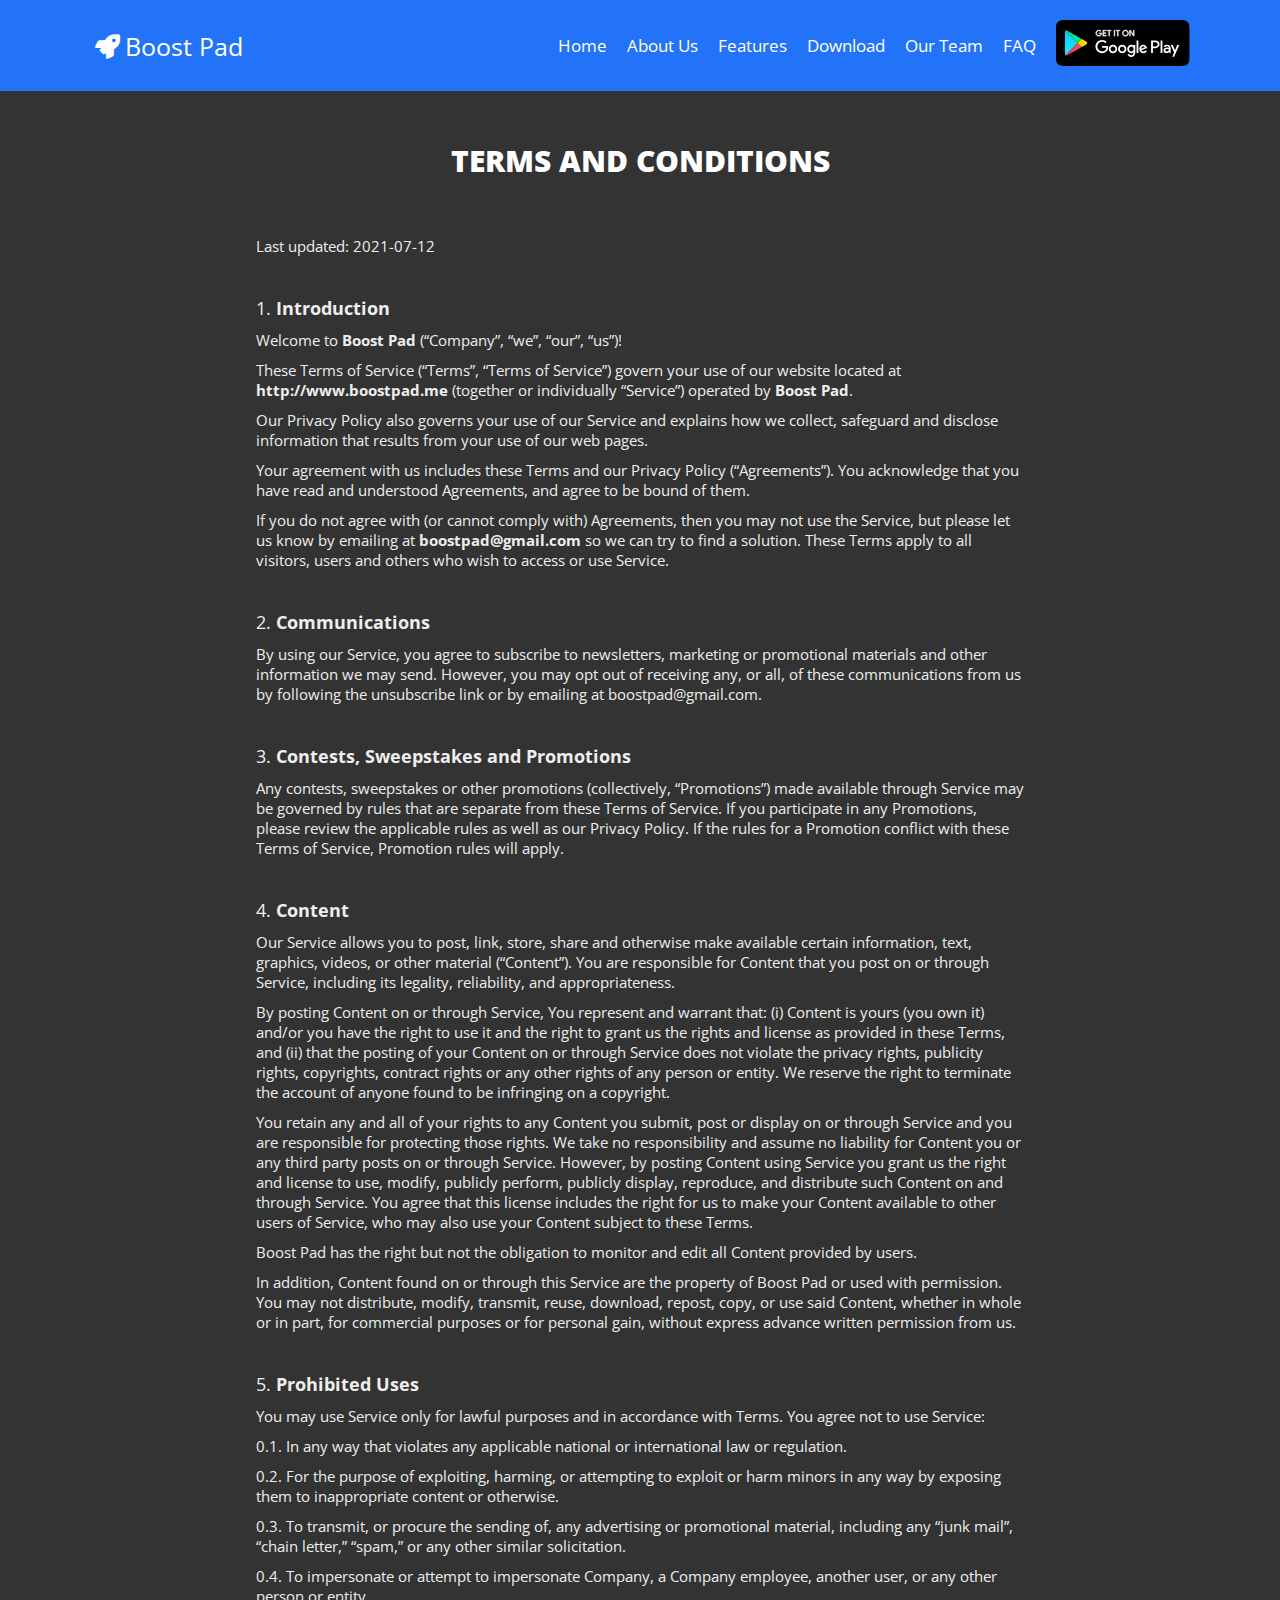
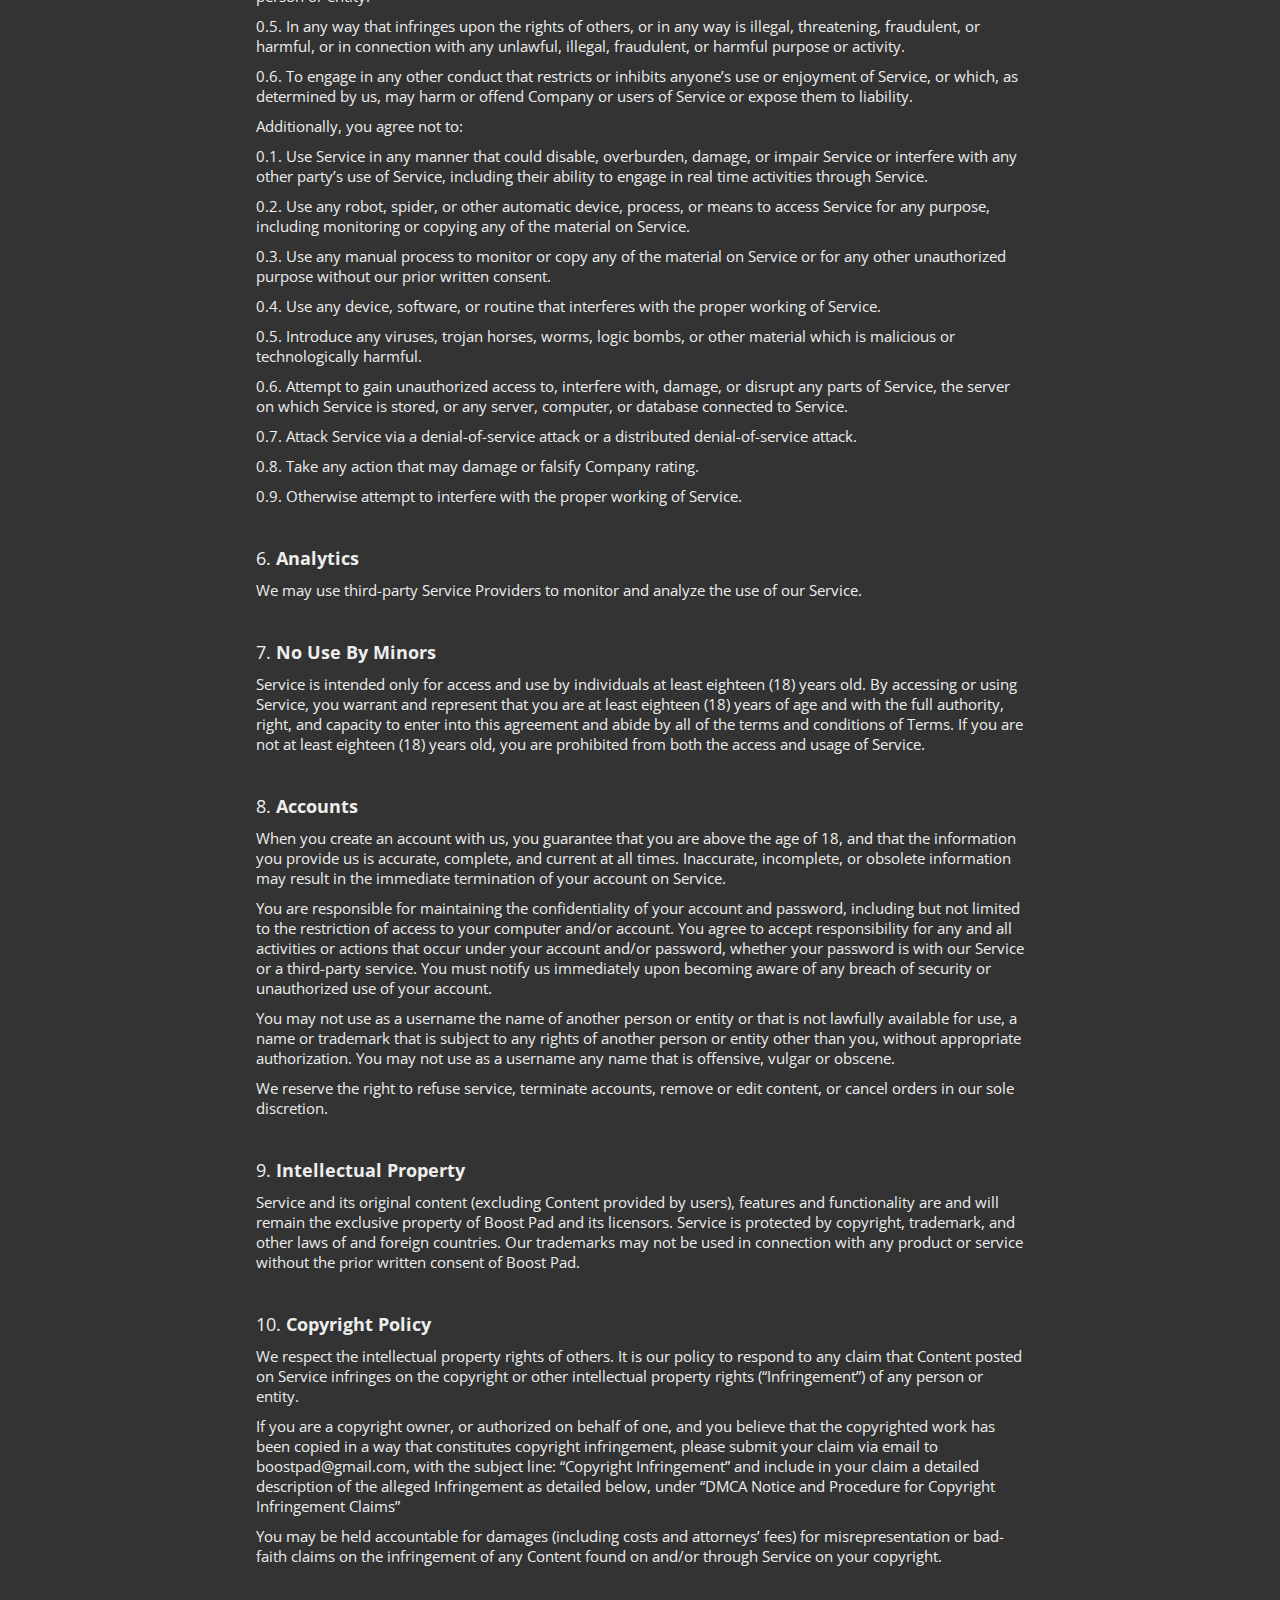
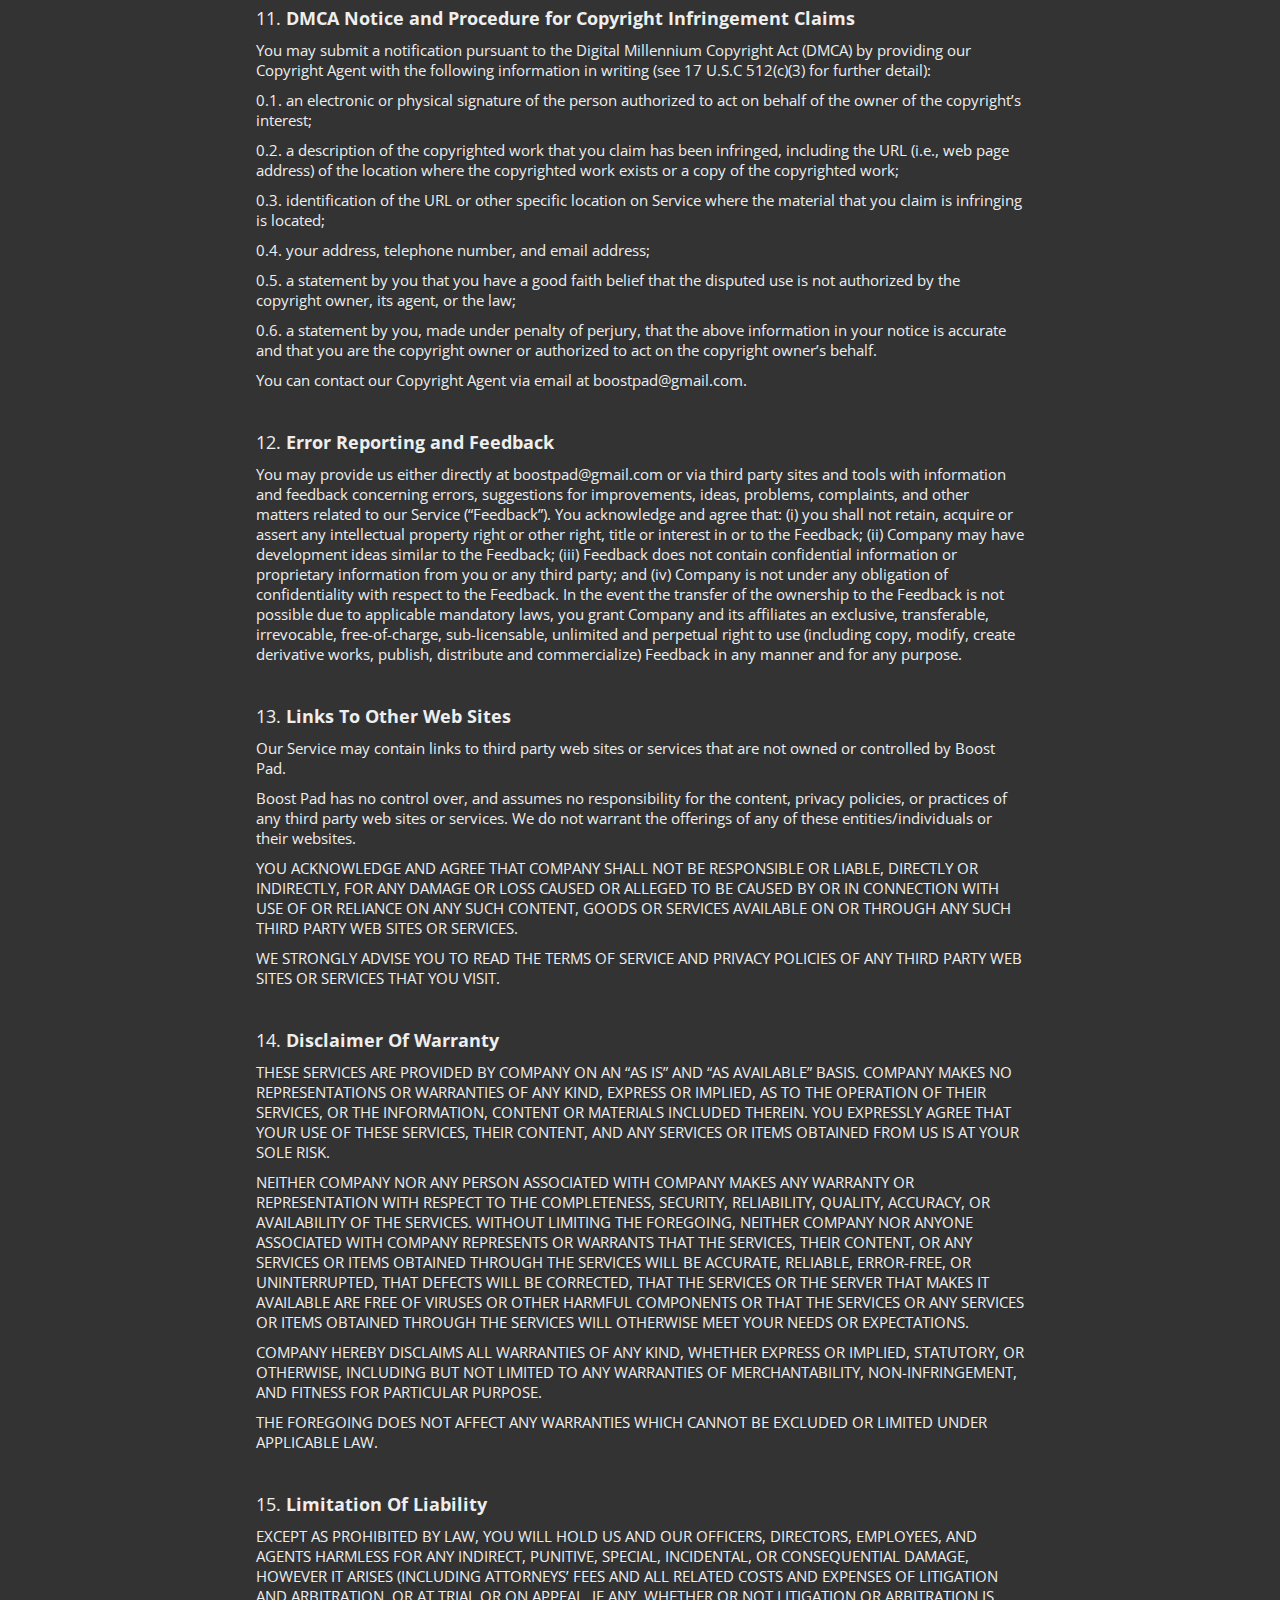
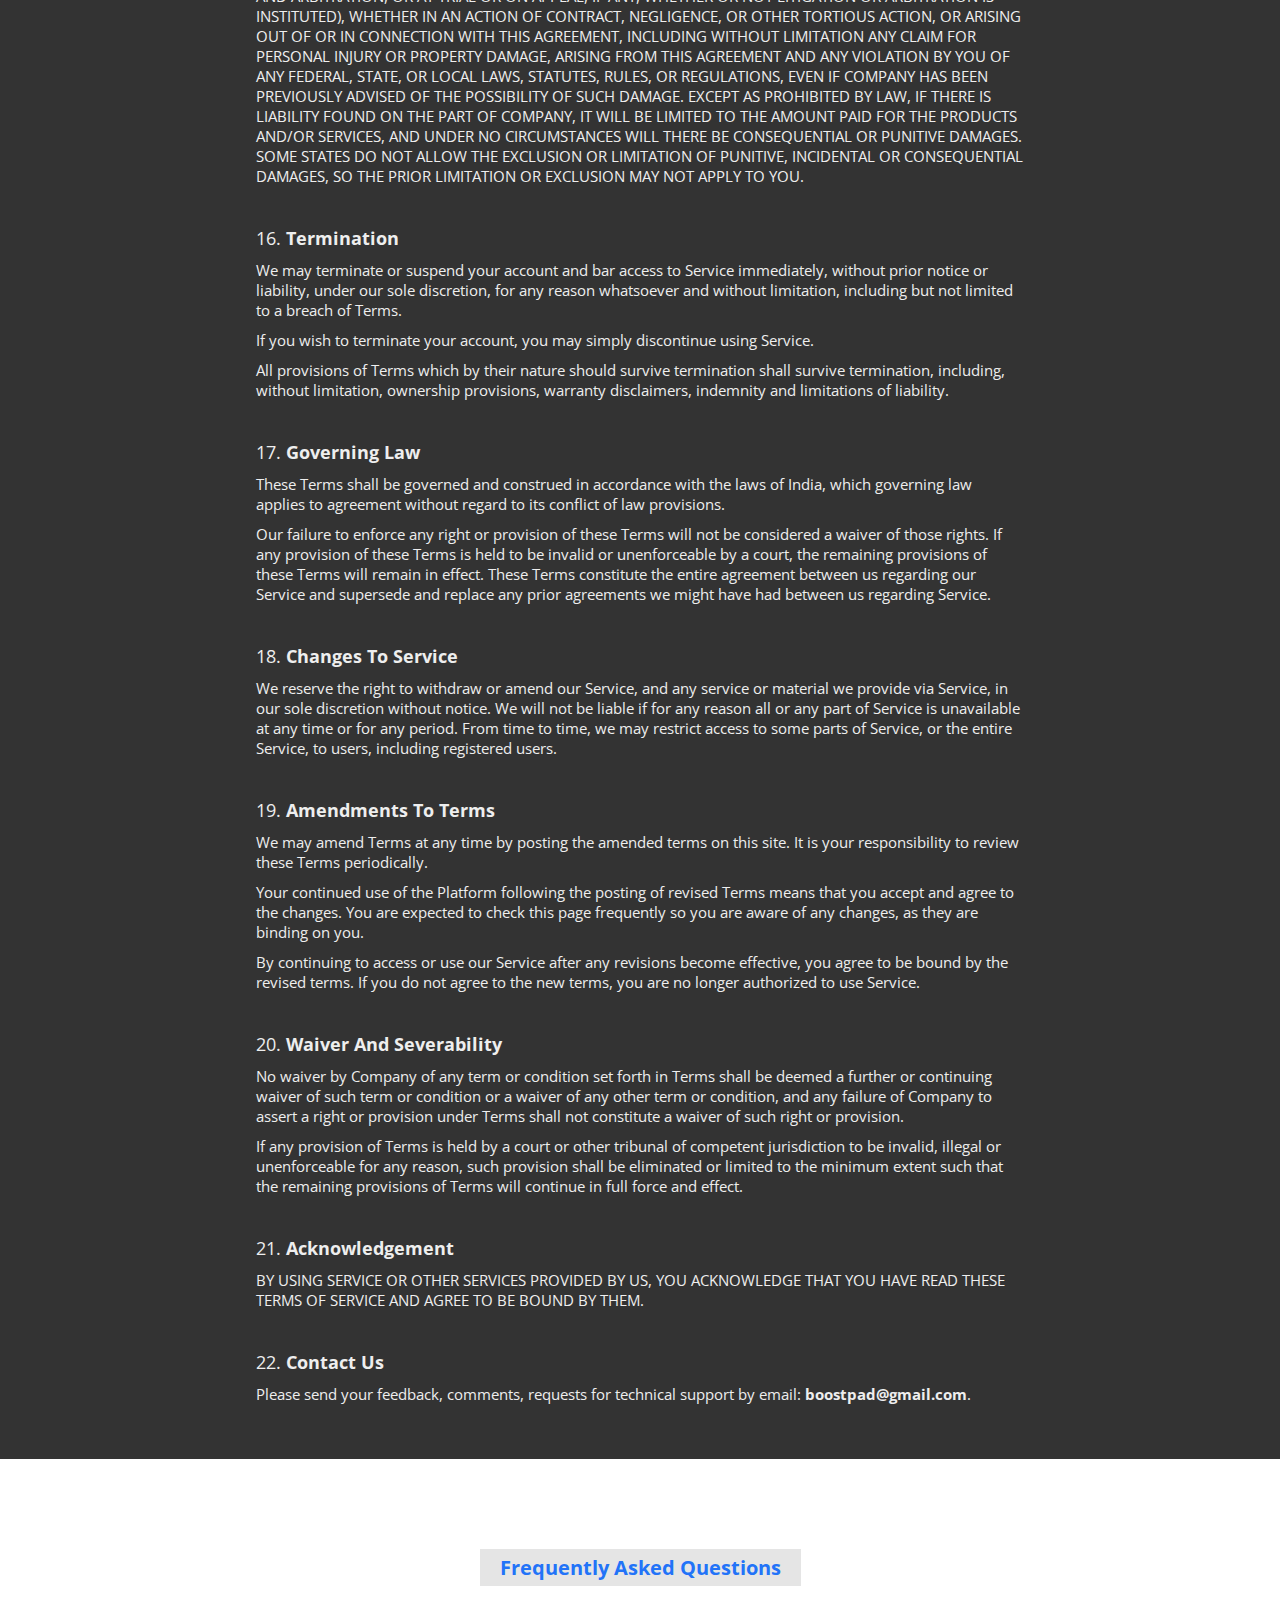
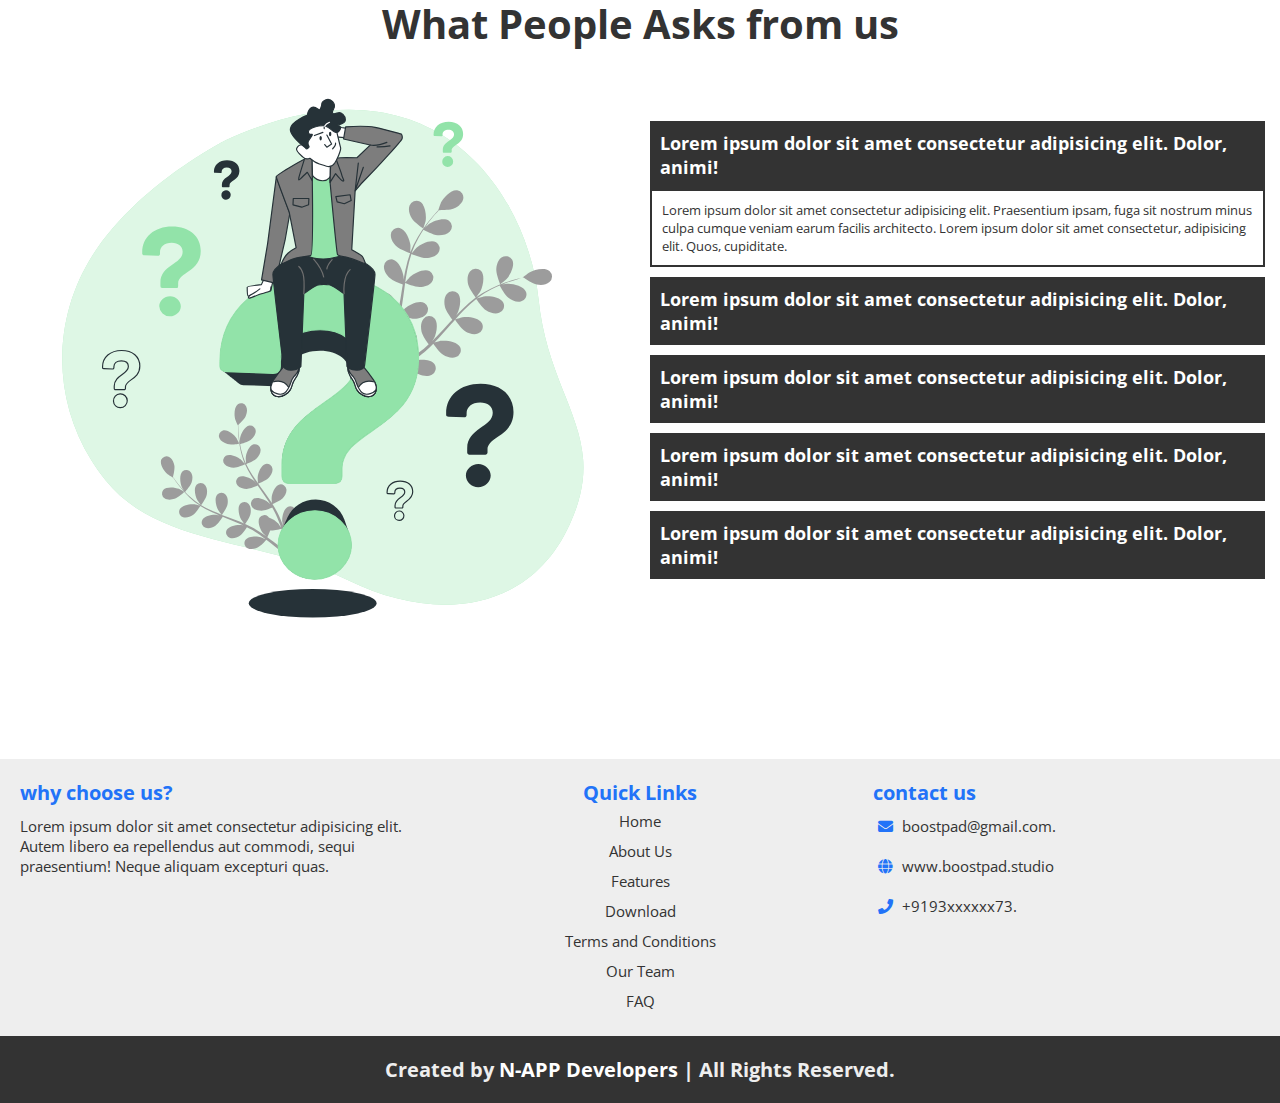
==== commit 4b92d465: "Update terms.html" ====
--- a/terms.html
+++ b/terms.html
@@ -75,9 +75,9 @@
     <nav class="navbar">
         <ul>
             <li><a href="index.html#home">Home</a></li>
+            <li><a href="index.html#about_us">About Us</a></li>
             <li><a href="index.html#features">Features</a></li>
             <li><a href="index.html#about">Download</a></li>
-            <li><a class="active" href="terms.html">Terms and Conditions</a></li>
             <li><a href="index.html#product">Our Team</a></li>
             <li><a href="index.html#faq">FAQ</a></li>
             <li><a href="#"><img src="images/google-play.svg" alt=""/></a></li>
@@ -276,6 +276,7 @@
     <div class="box">
         <h3>Quick Links</h3>
         <a href="index.html#home">Home</a>
+        <a href="index.html#about_us">About Us</a>
         <a href="index.html#features">Features</a>
         <a href="index.html#about">Download</a>
         <a href="terms.html">Terms and Conditions</a>
@@ -327,4 +328,4 @@
 <script src="js.js"></script>
 
 </body>
-</html>+</html>
